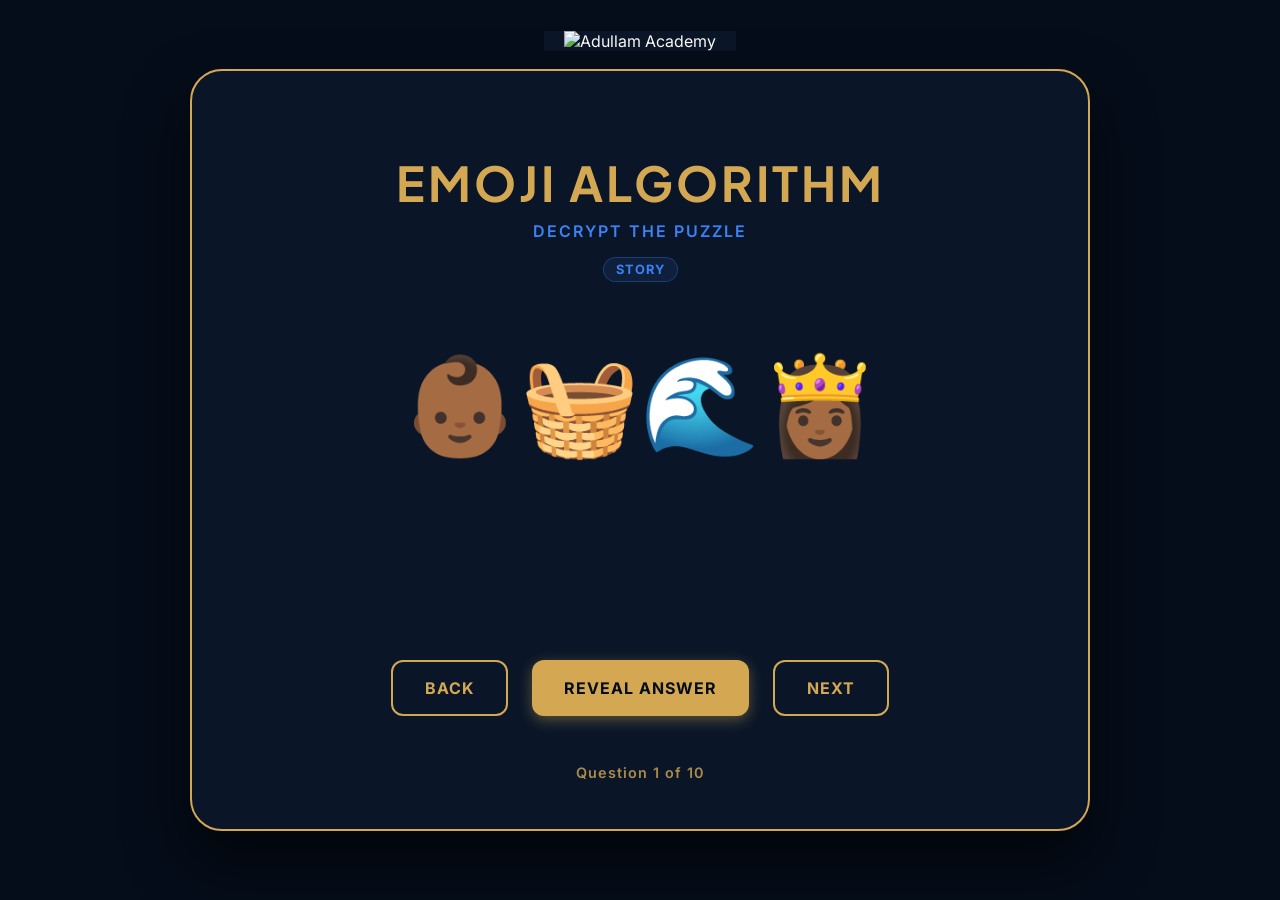
==== emoji-algorithm.html @ 3355047a "feat: initial icebreakers directory and emoji-algorithm game" ====
<!DOCTYPE html>
<html lang="en">
<head>
    <meta charset="UTF-8">
    <meta name="viewport" content="width=device-width, initial-scale=1.0">
    <title>The Emoji Algorithm | Adullam Academy</title>
    <link rel="preconnect" href="https://fonts.googleapis.com">
    <link rel="preconnect" href="https://fonts.gstatic.com" crossorigin>
    <link href="https://fonts.googleapis.com/css2?family=Inter:wght@400;600&family=Plus+Jakarta+Sans:wght@700&display=swap" rel="stylesheet">
    <style>
        :root {
            --color-navy-950: #050d1a;
            --color-navy-900: #0a1628;
            --color-gold-500: #d4a853;
            --color-gold-400: #e5bc6a;
            --color-cream: #faf8f5;
            --color-electric-500: #3b82f6;
            --font-heading: 'Plus Jakarta Sans', system-ui, sans-serif;
            --font-body: 'Inter', system-ui, sans-serif;
        }

        body {
            margin: 0;
            padding: 0;
            font-family: var(--font-body);
            background-color: var(--color-navy-950);
            color: var(--color-cream);
            height: 100vh;
            display: flex;
            flex-direction: column;
            align-items: center;
            justify-content: center;
            overflow: hidden;
        }

        .container {
            text-align: center;
            max-width: 800px;
            width: 90%;
            padding: 3rem;
            border: 2px solid var(--color-gold-500);
            border-radius: 32px;
            background-color: var(--color-navy-900);
            box-shadow: 0 30px 60px rgba(0,0,0,0.6);
            position: relative;
            min-height: 500px;
            display: flex;
            flex-direction: column;
            justify-content: center;
        }

        .logo {
            position: absolute;
            top: -40px;
            left: 50%;
            transform: translateX(-50%);
            background: var(--color-navy-900);
            padding: 0 20px;
        }

        .logo img {
            height: 60px;
        }

        h1 {
            font-family: var(--font-heading);
            color: var(--color-gold-500);
            font-size: 3rem;
            margin-bottom: 0.5rem;
            text-transform: uppercase;
            letter-spacing: 3px;
        }

        .subtitle {
            font-size: 1rem;
            color: var(--color-electric-500);
            margin-bottom: 1rem;
            font-weight: 600;
            letter-spacing: 2px;
            text-transform: uppercase;
        }

        .hint-tag {
            display: inline-block;
            background-color: rgba(59, 130, 246, 0.1);
            color: var(--color-electric-500);
            padding: 4px 12px;
            border-radius: 20px;
            font-size: 0.8rem;
            font-weight: 700;
            text-transform: uppercase;
            letter-spacing: 1px;
            margin-bottom: 2rem;
            border: 1px solid rgba(59, 130, 246, 0.3);
        }

        .emoji-display {
            font-size: 6rem;
            margin: 1rem 0;
            min-height: 150px;
            display: flex;
            align-items: center;
            justify-content: center;
            animation: slideUp 0.6s cubic-bezier(0.23, 1, 0.32, 1);
        }

        .answer-box {
            height: 100px;
            margin-bottom: 2rem;
            display: flex;
            align-items: center;
            justify-content: center;
        }

        .answer {
            font-family: var(--font-heading);
            font-size: 2.2rem;
            color: var(--color-gold-400);
            opacity: 0;
            transform: translateY(10px);
            transition: opacity 0.4s ease, transform 0.4s ease;
        }

        .answer.visible {
            opacity: 1;
            transform: translateY(0);
        }

        .controls {
            display: flex;
            gap: 1.5rem;
            justify-content: center;
            margin-top: 2rem;
        }

        button {
            padding: 1rem 2rem;
            border-radius: 12px;
            border: none;
            cursor: pointer;
            font-family: var(--font-body);
            font-weight: 700;
            font-size: 1rem;
            transition: all 0.2s cubic-bezier(0.4, 0, 0.2, 1);
            text-transform: uppercase;
            letter-spacing: 1px;
        }

        .btn-primary {
            background-color: var(--color-gold-500);
            color: var(--color-navy-950);
            box-shadow: 0 4px 14px rgba(212, 168, 83, 0.4);
        }

        .btn-primary:hover {
            background-color: var(--color-gold-400);
            transform: translateY(-2px);
            box-shadow: 0 6px 20px rgba(212, 168, 83, 0.5);
        }

        .btn-secondary {
            background-color: transparent;
            border: 2px solid var(--color-gold-500);
            color: var(--color-gold-500);
        }

        .btn-secondary:hover {
            background-color: rgba(212, 168, 83, 0.1);
            transform: translateY(-2px);
        }

        .progress {
            margin-top: 3rem;
            font-size: 0.9rem;
            font-weight: 600;
            color: var(--color-gold-500);
            opacity: 0.8;
            letter-spacing: 1px;
        }

        /* Completion Screen */
        #game-screen { display: flex; flex-direction: column; align-items: center; }
        #completion-screen { display: none; flex-direction: column; align-items: center; animation: slideUp 0.8s ease-out; }

        .celebration-emoji {
            font-size: 5rem;
            margin-bottom: 1rem;
        }

        @keyframes slideUp {
            from { opacity: 0; transform: translateY(30px); }
            to { opacity: 1; transform: translateY(0); }
        }
    </style>
</head>
<body>

    <div class="container">
        <div class="logo">
            <img src="https://adullamacademy.com/logos/logo.png" alt="Adullam Academy">
        </div>

        <!-- Game Screen -->
        <div id="game-screen">
            <h1>Emoji Algorithm</h1>
            <div class="subtitle">DECRYPT THE PUZZLE</div>
            <div class="hint-tag" id="hint-tag">STORY</div>

            <div class="emoji-display" id="emoji-display">...</div>

            <div class="answer-box">
                <div class="answer" id="answer-text">...</div>
            </div>

            <div class="controls">
                <button class="btn-secondary" onclick="prevSlide()" id="back-btn">BACK</button>
                <button class="btn-primary" onclick="toggleAnswer()" id="toggle-btn">REVEAL ANSWER</button>
                <button class="btn-secondary" onclick="nextSlide()" id="next-btn">NEXT</button>
            </div>

            <div class="progress" id="progress">Question 1 of 10</div>
        </div>

        <!-- Completion Screen -->
        <div id="completion-screen">
            <div class="celebration-emoji">🏆✨🥳</div>
            <h1>Algorithm Compiled!</h1>
            <div class="subtitle" style="margin-bottom: 2rem;">Excellent work, Kingdom Visionary!</div>
            <button class="btn-primary" onclick="restartGame()">RESTART SYSTEM</button>
        </div>
    </div>

    <script>
        const allQuestions = [
            { "emojis": "🌈🚢🦒🦒", "answer": "Noah's Ark", "hint": "Story" },
            { "emojis": "🍎🐍🌳👫", "answer": "Adam and Eve", "hint": "Story" },
            { "emojis": "🧒🏾🪨🎯⚔️", "answer": "David and Goliath", "hint": "Story" },
            { "emojis": "👶🏾🧺🌊👸🏾", "answer": "Baby Moses in the Nile", "hint": "Story" },
            { "emojis": "🧥🌈👨‍👦🌟", "answer": "Joseph's Coat of Colors", "hint": "Story" },
            { "emojis": "🦁🙏🏰👑", "answer": "Daniel in the Lions' Den", "hint": "Story" },
            { "emojis": "🐋🌊🤢🙏", "answer": "Jonah and the Whale", "hint": "Story" },
            { "emojis": "👶🏾🌟🐂🐪🤴", "answer": "The Birth of Jesus", "hint": "Event" },
            { "emojis": "🚶‍♂️🌊🙌🛶", "answer": "Jesus Walks on Water", "hint": "Event" },
            { "emojis": "🍞🍞🐟🐟🧺", "answer": "Feeding of the 5,000", "hint": "Event" },
            { "emojis": "🏺🏺💧🍷🙌", "answer": "The Miracle at Cana", "hint": "Event" },
            { "emojis": "🎺🎺🧱💥🏰", "answer": "The Walls of Jericho", "hint": "Event" },
            { "emojis": "👸🏾👑🙏👑", "answer": "Queen Esther", "hint": "Character" },
            { "emojis": "🔨🧱🏗️🛡️⚔️", "answer": "Nehemiah's Wall", "hint": "Event" },
            { "emojis": "🏃🏾‍♂️💰🐷🏠👨‍👦", "answer": "The Prodigal Son", "hint": "Story" },
            { "emojis": "🪜😇☁️😴🪨", "answer": "Jacob's Ladder", "hint": "Event" },
            { "emojis": "🐑🧔🏾‍♂️🐑🌿💧", "answer": "The Good Shepherd", "hint": "Character" },
            { "emojis": "✝️🌅🙌🪨🕳️", "answer": "The Resurrection", "hint": "Event" },
            { "emojis": "🛶🌊💨🤫😴", "answer": "Jesus Calms the Storm", "hint": "Event" },
            { "emojis": "🌊✋🛤️🏃🏾‍♂️🔥", "answer": "Parting of the Red Sea", "hint": "Event" }
        ];

        let slides = [];
        let currentSlide = 0;
        let isAnswerVisible = false;

        const gameScreen = document.getElementById('game-screen');
        const completionScreen = document.getElementById('completion-screen');
        const emojiDisplay = document.getElementById('emoji-display');
        const answerText = document.getElementById('answer-text');
        const hintTag = document.getElementById('hint-tag');
        const toggleBtn = document.getElementById('toggle-btn');
        const progress = document.getElementById('progress');
        const nextBtn = document.getElementById('next-btn');

        function initGame() {
            slides = allQuestions
                .sort(() => Math.random() - 0.5)
                .slice(0, 10);
            currentSlide = 0;
            updateSlide();
            gameScreen.style.display = 'flex';
            completionScreen.style.display = 'none';
        }

        function updateSlide() {
            const slide = slides[currentSlide];
            
            answerText.style.transition = 'none';
            answerText.classList.remove('visible');
            
            emojiDisplay.textContent = slide.emojis;
            answerText.textContent = slide.answer;
            hintTag.textContent = slide.hint;
            
            toggleBtn.textContent = "REVEAL ANSWER";
            isAnswerVisible = false;
            progress.textContent = `Question ${currentSlide + 1} of 10`;
            
            // Change "NEXT" to "FINISH" on last slide
            if (currentSlide === slides.length - 1) {
                nextBtn.textContent = "FINISH";
            } else {
                nextBtn.textContent = "NEXT";
            }

            answerText.offsetHeight;
            answerText.style.transition = 'opacity 0.4s ease, transform 0.4s ease';
            
            emojiDisplay.style.animation = 'none';
            emojiDisplay.offsetHeight; 
            emojiDisplay.style.animation = 'slideUp 0.6s cubic-bezier(0.23, 1, 0.32, 1)';
        }

        function toggleAnswer() {
            isAnswerVisible = !isAnswerVisible;
            if (isAnswerVisible) {
                answerText.classList.add('visible');
                toggleBtn.textContent = "HIDE ANSWER";
            } else {
                answerText.classList.remove('visible');
                toggleBtn.textContent = "REVEAL ANSWER";
            }
        }

        function nextSlide() {
            if (currentSlide === slides.length - 1) {
                showCompletion();
            } else {
                currentSlide++;
                updateSlide();
            }
        }

        function prevSlide() {
            if (currentSlide > 0) {
                currentSlide--;
                updateSlide();
            }
        }

        function showCompletion() {
            gameScreen.style.display = 'none';
            completionScreen.style.display = 'flex';
        }

        function restartGame() {
            initGame();
        }

        // Keyboard shortcuts
        document.addEventListener('keydown', (e) => {
            if (completionScreen.style.display === 'flex') {
                if (e.code === 'Enter' || e.code === 'Space') restartGame();
                return;
            }

            if (e.code === 'Space') {
                e.preventDefault();
                toggleAnswer();
            }
            if (e.code === 'ArrowRight') nextSlide();
            if (e.code === 'ArrowLeft') prevSlide();
        });

        // Start
        initGame();
    </script>
</body>
</html>
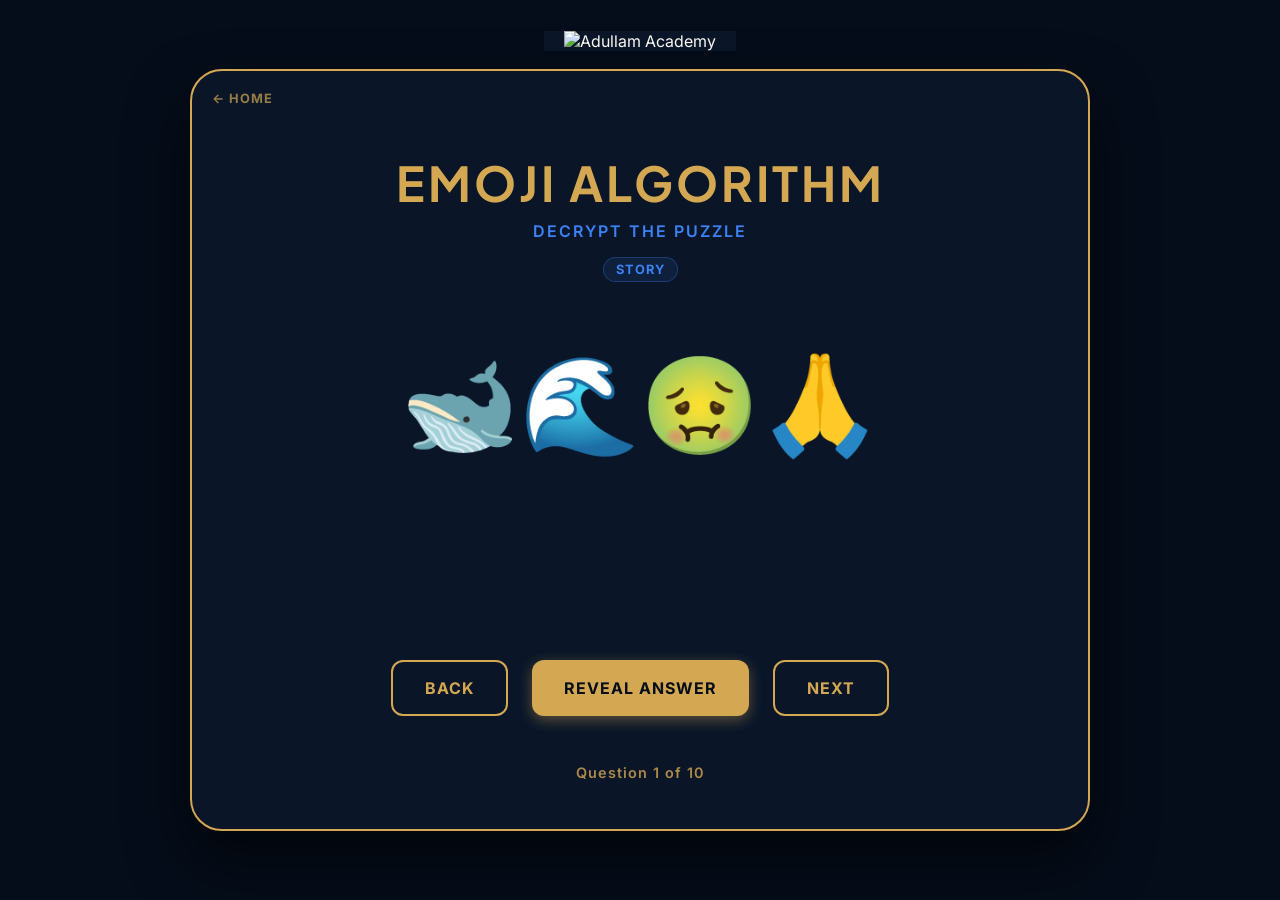
==== commit 777dead1: "style: unify branding and layout structure across home and game screens" ====
--- a/emoji-algorithm.html
+++ b/emoji-algorithm.html
@@ -62,6 +62,27 @@
             height: 60px;
         }
 
+        .back-home {
+            position: absolute;
+            top: 20px;
+            left: 20px;
+            color: var(--color-gold-500);
+            text-decoration: none;
+            font-size: 0.8rem;
+            font-weight: 700;
+            text-transform: uppercase;
+            letter-spacing: 1px;
+            display: flex;
+            align-items: center;
+            gap: 5px;
+            opacity: 0.7;
+            transition: opacity 0.2s;
+        }
+
+        .back-home:hover {
+            opacity: 1;
+        }
+
         h1 {
             font-family: var(--font-heading);
             color: var(--color-gold-500);
@@ -196,6 +217,7 @@
 <body>
 
     <div class="container">
+        <a href="index.html" class="back-home">← Home</a>
         <div class="logo">
             <img src="https://adullamacademy.com/logos/logo.png" alt="Adullam Academy">
         </div>
@@ -246,7 +268,7 @@
             { "emojis": "🎺🎺🧱💥🏰", "answer": "The Walls of Jericho", "hint": "Event" },
             { "emojis": "👸🏾👑🙏👑", "answer": "Queen Esther", "hint": "Character" },
             { "emojis": "🔨🧱🏗️🛡️⚔️", "answer": "Nehemiah's Wall", "hint": "Event" },
-            { "emojis": "🏃🏾‍♂️💰🐷🏠👨‍👦", "answer": "The Prodigal Son", "hint": "Story" },
+            { "emojis": "跑🏃🏾‍♂️💰🐷🏠👨‍👦", "answer": "The Prodigal Son", "hint": "Story" },
             { "emojis": "🪜😇☁️😴🪨", "answer": "Jacob's Ladder", "hint": "Event" },
             { "emojis": "🐑🧔🏾‍♂️🐑🌿💧", "answer": "The Good Shepherd", "hint": "Character" },
             { "emojis": "✝️🌅🙌🪨🕳️", "answer": "The Resurrection", "hint": "Event" },
@@ -291,7 +313,6 @@
             isAnswerVisible = false;
             progress.textContent = `Question ${currentSlide + 1} of 10`;
             
-            // Change "NEXT" to "FINISH" on last slide
             if (currentSlide === slides.length - 1) {
                 nextBtn.textContent = "FINISH";
             } else {
@@ -342,7 +363,6 @@
             initGame();
         }
 
-        // Keyboard shortcuts
         document.addEventListener('keydown', (e) => {
             if (completionScreen.style.display === 'flex') {
                 if (e.code === 'Enter' || e.code === 'Space') restartGame();
@@ -357,7 +377,6 @@
             if (e.code === 'ArrowLeft') prevSlide();
         });
 
-        // Start
         initGame();
     </script>
 </body>
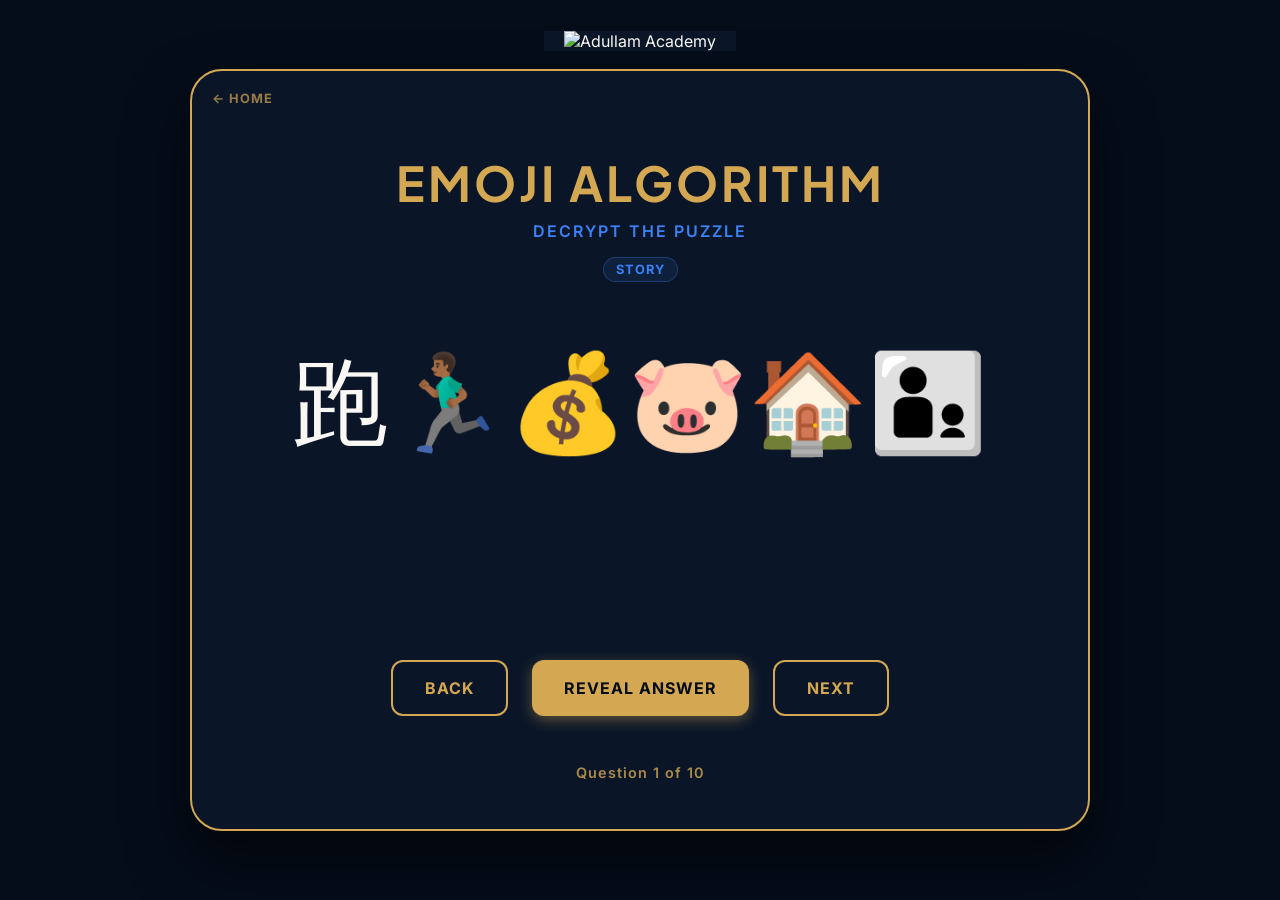
==== commit c215ba22: "style: add logo-fun as favicon" ====
--- a/emoji-algorithm.html
+++ b/emoji-algorithm.html
@@ -4,6 +4,7 @@
     <meta charset="UTF-8">
     <meta name="viewport" content="width=device-width, initial-scale=1.0">
     <title>The Emoji Algorithm | Adullam Academy</title>
+    <link rel="icon" type="image/png" href="favicon.png">
     <link rel="preconnect" href="https://fonts.googleapis.com">
     <link rel="preconnect" href="https://fonts.gstatic.com" crossorigin>
     <link href="https://fonts.googleapis.com/css2?family=Inter:wght@400;600&family=Plus+Jakarta+Sans:wght@700&display=swap" rel="stylesheet">
